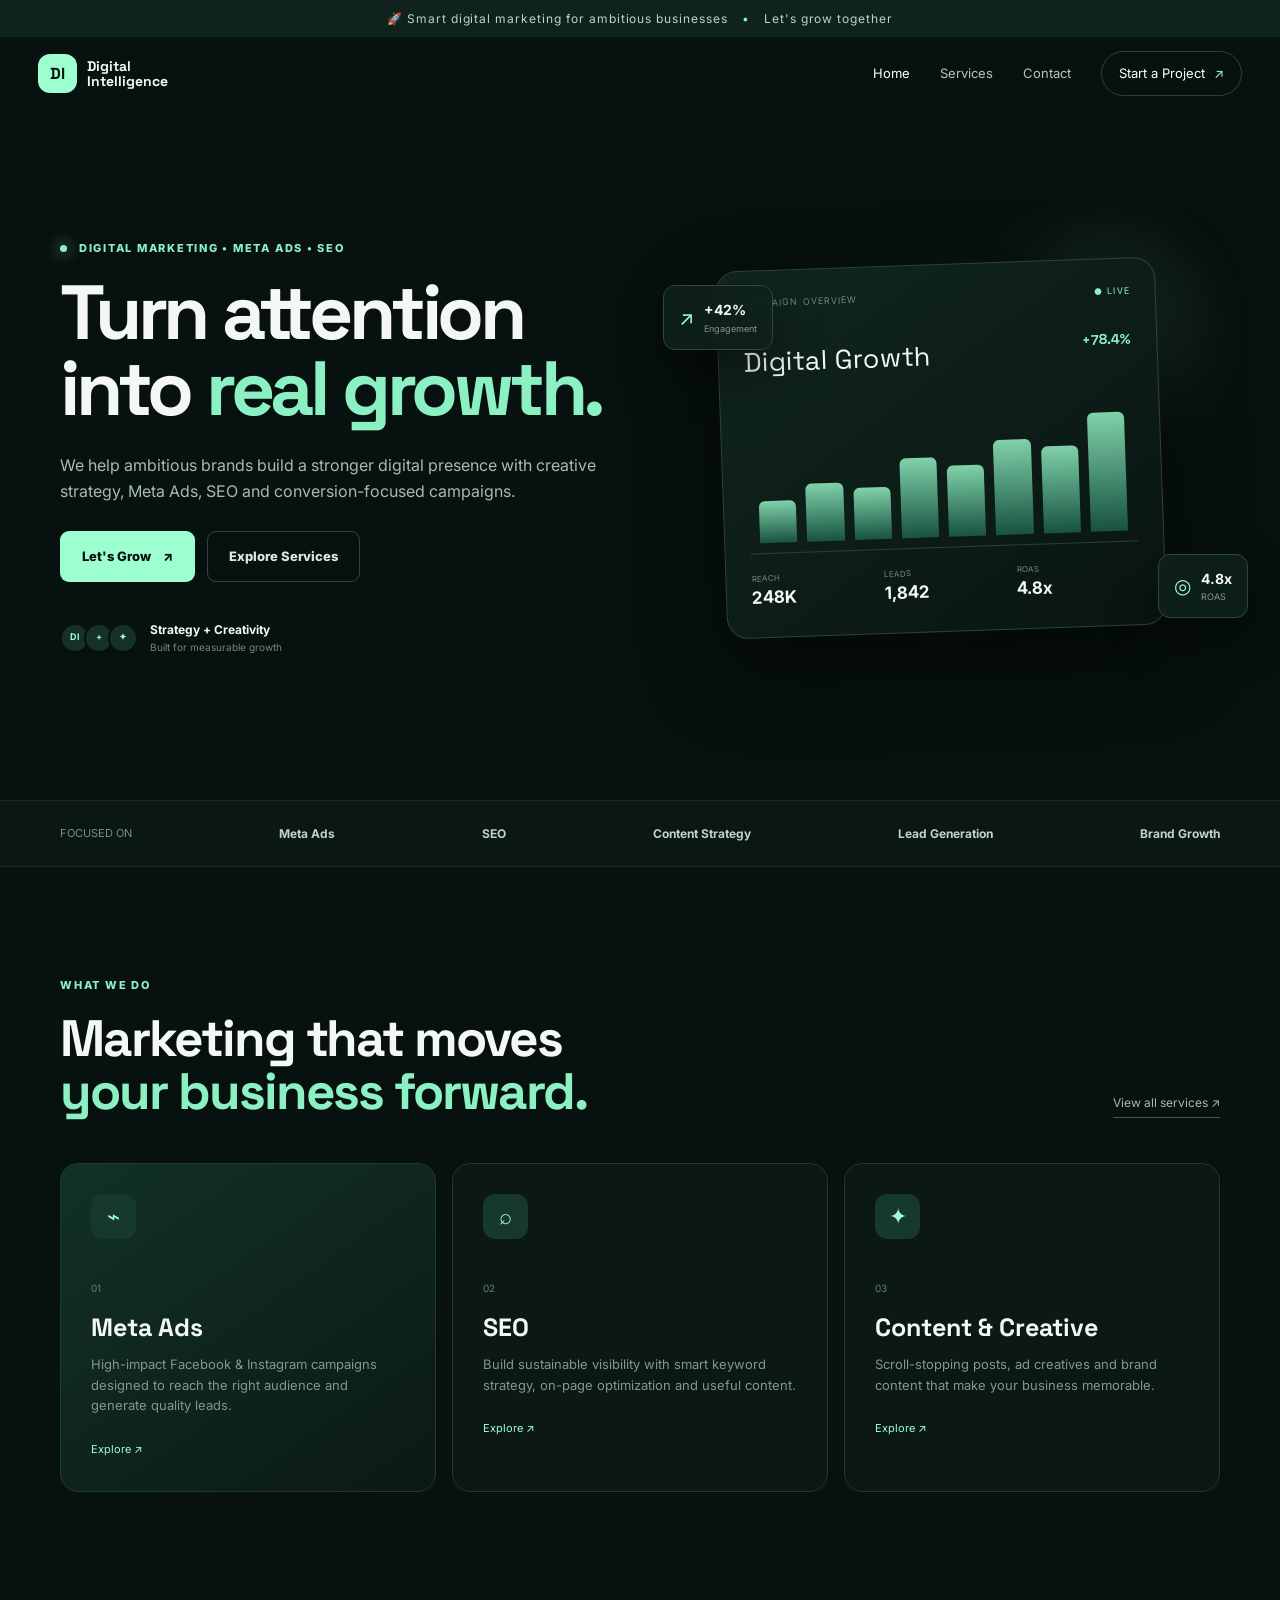
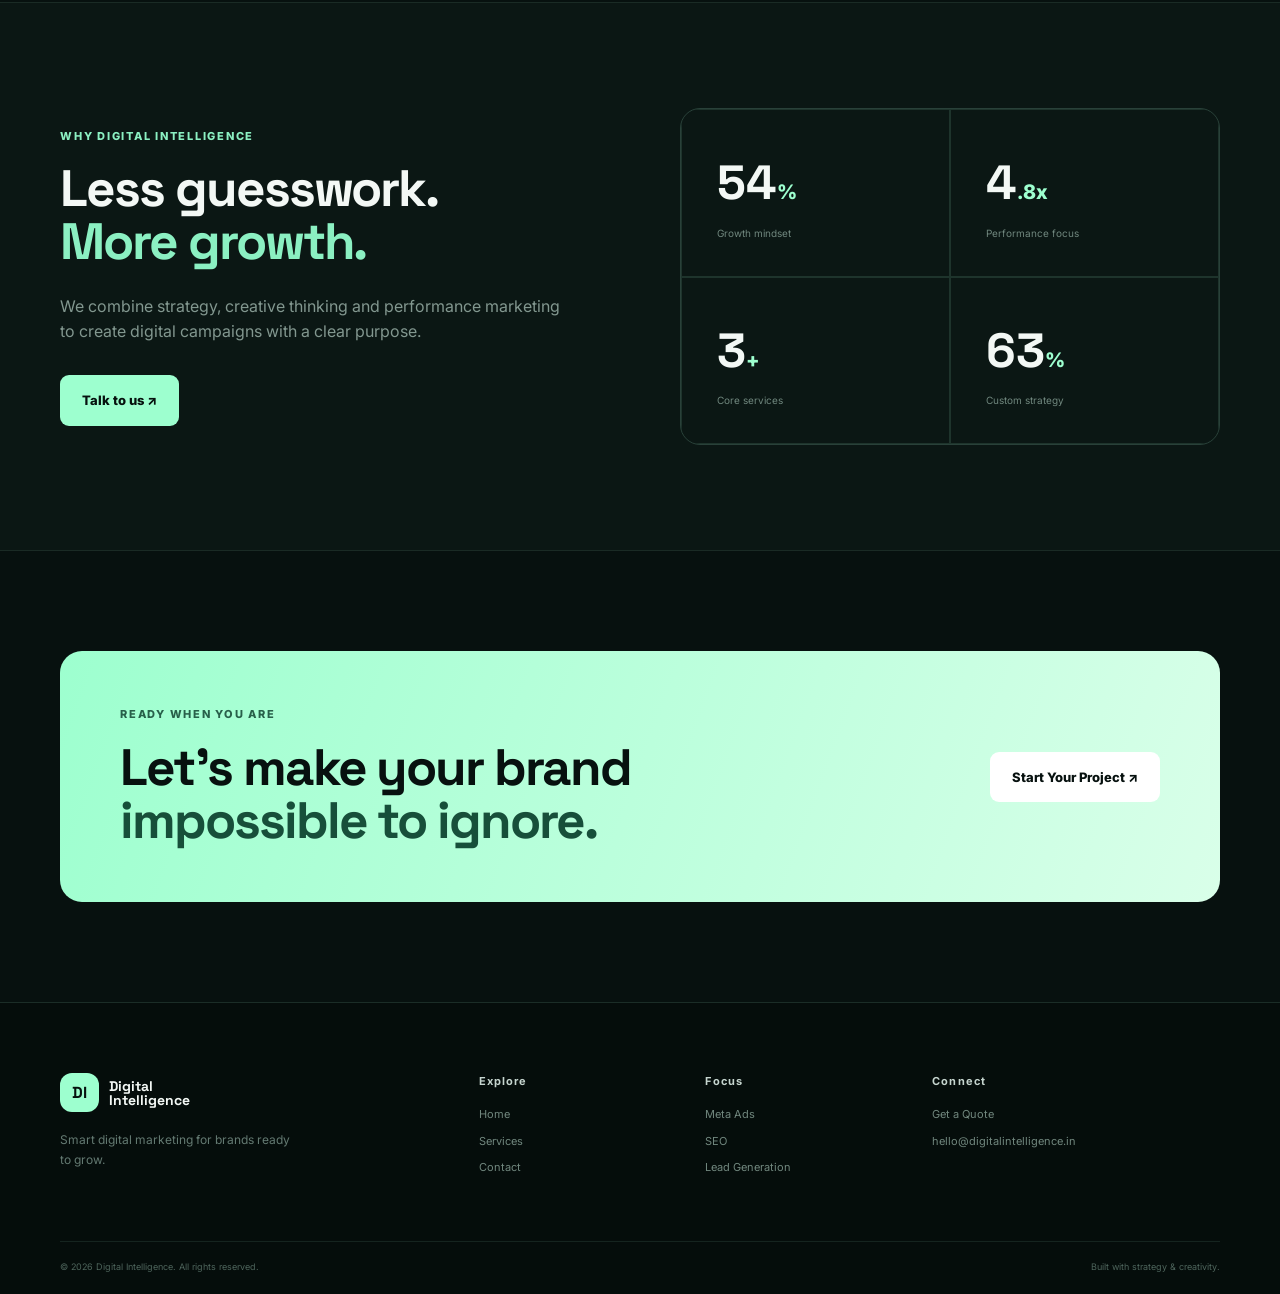
==== index.html @ d92f28e7 "Add files via upload" ====
<!DOCTYPE html>
<html lang="en">
<head>
  <meta charset="UTF-8">
  <meta name="viewport" content="width=device-width, initial-scale=1.0">
  <meta name="description" content="Digital Intelligence - Digital marketing, Meta Ads and SEO solutions for growing brands.">
  <title>Digital Intelligence | Digital Marketing Agency</title>
  <link rel="preconnect" href="https://fonts.googleapis.com">
  <link rel="preconnect" href="https://fonts.gstatic.com" crossorigin>
  <link href="https://fonts.googleapis.com/css2?family=Inter:wght@400;500;600;700;800&family=Space+Grotesk:wght@500;600;700&display=swap" rel="stylesheet">
  <link rel="stylesheet" href="style.css">
</head>
<body>
  <div class="announcement">🚀 Smart digital marketing for ambitious businesses <span>•</span> Let's grow together</div>

  <header class="site-header">
    <a class="logo" href="index.html"><span>DI</span><strong>Digital<br>Intelligence</strong></a>
    <button class="menu-toggle" aria-label="Open menu">☰</button>
    <nav class="nav">
      <a class="active" href="index.html">Home</a>
      <a href="services.html">Services</a>
      <a href="contact.html">Contact</a>
      <a class="nav-cta" href="contact.html">Start a Project <span>↗</span></a>
    </nav>
  </header>

  <main>
    <section class="hero container">
      <div class="hero-copy reveal">
        <div class="eyebrow"><i></i> DIGITAL MARKETING • META ADS • SEO</div>
        <h1>Turn attention into <span>real growth.</span></h1>
        <p>We help ambitious brands build a stronger digital presence with creative strategy, Meta Ads, SEO and conversion-focused campaigns.</p>
        <div class="hero-actions">
          <a class="btn btn-primary" href="contact.html">Let's Grow <span>↗</span></a>
          <a class="btn btn-ghost" href="services.html">Explore Services</a>
        </div>
        <div class="mini-proof">
          <div class="avatars"><b>DI</b><b>+</b><b>✦</b></div>
          <div><strong>Strategy + Creativity</strong><small>Built for measurable growth</small></div>
        </div>
      </div>

      <div class="hero-visual reveal">
        <div class="orb orb-one"></div><div class="orb orb-two"></div>
        <div class="dashboard">
          <div class="dash-top"><span>CAMPAIGN OVERVIEW</span><span class="live">● LIVE</span></div>
          <div class="dash-title">Digital Growth <strong>+78.4%</strong></div>
          <div class="chart">
            <div class="bar b1"></div><div class="bar b2"></div><div class="bar b3"></div>
            <div class="bar b4"></div><div class="bar b5"></div><div class="bar b6"></div>
            <div class="bar b7"></div><div class="bar b8"></div>
          </div>
          <div class="dash-stats">
            <div><small>REACH</small><b>248K</b></div>
            <div><small>LEADS</small><b>1,842</b></div>
            <div><small>ROAS</small><b>4.8x</b></div>
          </div>
        </div>
        <div class="floating-card fc-one"><span>↗</span><div><b>+42%</b><small>Engagement</small></div></div>
        <div class="floating-card fc-two"><span>◎</span><div><b>4.8x</b><small>ROAS</small></div></div>
      </div>
    </section>

    <section class="trust-strip">
      <div class="container trust-inner">
        <span>FOCUSED ON</span><b>Meta Ads</b><b>SEO</b><b>Content Strategy</b><b>Lead Generation</b><b>Brand Growth</b>
      </div>
    </section>

    <section class="section container">
      <div class="section-head reveal">
        <div><div class="eyebrow">WHAT WE DO</div><h2>Marketing that moves<br><span>your business forward.</span></h2></div>
        <a class="text-link" href="services.html">View all services ↗</a>
      </div>
      <div class="service-grid">
        <article class="service-card featured reveal"><div class="icon">⌁</div><span>01</span><h3>Meta Ads</h3><p>High-impact Facebook & Instagram campaigns designed to reach the right audience and generate quality leads.</p><a href="services.html">Explore ↗</a></article>
        <article class="service-card reveal"><div class="icon">⌕</div><span>02</span><h3>SEO</h3><p>Build sustainable visibility with smart keyword strategy, on-page optimization and useful content.</p><a href="services.html">Explore ↗</a></article>
        <article class="service-card reveal"><div class="icon">✦</div><span>03</span><h3>Content & Creative</h3><p>Scroll-stopping posts, ad creatives and brand content that make your business memorable.</p><a href="services.html">Explore ↗</a></article>
      </div>
    </section>

    <section class="growth-section">
      <div class="container growth-grid">
        <div class="growth-copy reveal"><div class="eyebrow">WHY DIGITAL INTELLIGENCE</div><h2>Less guesswork.<br><span>More growth.</span></h2><p>We combine strategy, creative thinking and performance marketing to create digital campaigns with a clear purpose.</p><a class="btn btn-primary" href="contact.html">Talk to us ↗</a></div>
        <div class="stats-grid reveal">
          <div class="stat"><strong data-count="78">0</strong><span>%</span><small>Growth mindset</small></div>
          <div class="stat"><strong data-count="4">0</strong><span>.8x</span><small>Performance focus</small></div>
          <div class="stat"><strong data-count="3">0</strong><span>+</span><small>Core services</small></div>
          <div class="stat"><strong data-count="100">0</strong><span>%</span><small>Custom strategy</small></div>
        </div>
      </div>
    </section>

    <section class="cta container reveal">
      <div><div class="eyebrow">READY WHEN YOU ARE</div><h2>Let's make your brand<br><span>impossible to ignore.</span></h2></div>
      <a class="btn btn-light" href="contact.html">Start Your Project ↗</a>
    </section>
  </main>

  <footer class="footer">
    <div class="container footer-grid">
      <div><a class="logo light" href="index.html"><span>DI</span><strong>Digital<br>Intelligence</strong></a><p>Smart digital marketing for brands ready to grow.</p></div>
      <div><h4>Explore</h4><a href="index.html">Home</a><a href="services.html">Services</a><a href="contact.html">Contact</a></div>
      <div><h4>Focus</h4><a href="services.html">Meta Ads</a><a href="services.html">SEO</a><a href="services.html">Lead Generation</a></div>
      <div><h4>Connect</h4><a href="contact.html">Get a Quote</a><a href="mailto:hello@digitalintelligence.in">hello@digitalintelligence.in</a></div>
    </div>
    <div class="container footer-bottom"><span>© 2026 Digital Intelligence. All rights reserved.</span><span>Built with strategy & creativity.</span></div>
  </footer>
  <script src="script.js"></script>
</body>
</html>
---- style.css ----
*{box-sizing:border-box;margin:0;padding:0}html{scroll-behavior:smooth}body{font-family:Inter,Arial,sans-serif;background:#07110f;color:#f3f8f5;line-height:1.6;overflow-x:hidden}a{text-decoration:none;color:inherit}.container{width:min(1160px,92%);margin:auto}.announcement{font-size:12px;letter-spacing:.08em;text-align:center;padding:9px;background:#10221e;color:#b9d4c9}.announcement span{margin:0 10px;color:#7dffc5}.site-header{width:min(1240px,94%);margin:14px auto;display:flex;align-items:center;justify-content:space-between;position:relative;z-index:10}.logo{display:flex;align-items:center;gap:10px}.logo>span{width:39px;height:39px;border-radius:12px;display:grid;place-items:center;background:#9dffcf;color:#06110e;font-family:"Space Grotesk";font-weight:800}.logo strong{font-family:"Space Grotesk";font-size:14px;line-height:1.02}.nav{display:flex;align-items:center;gap:30px;font-size:13px;color:#b5c8c0}.nav a:hover,.nav .active{color:#fff}.nav-cta{padding:11px 17px;border:1px solid #2c423a;border-radius:30px;color:#fff!important}.nav-cta span{color:#9dffcf;margin-left:5px}.menu-toggle{display:none;background:none;border:0;color:#fff;font-size:24px}.hero{min-height:690px;display:grid;grid-template-columns:1fr 1fr;align-items:center;gap:45px;padding:75px 0 90px}.eyebrow{font-size:11px;font-weight:800;letter-spacing:.16em;color:#8bf0c2;margin-bottom:18px}.eyebrow i{display:inline-block;width:7px;height:7px;border-radius:50%;background:#8bf0c2;margin-right:8px;box-shadow:0 0 15px #8bf0c2}.hero h1,.page-hero h1,.contact-hero h1{font-family:"Space Grotesk";font-size:clamp(48px,6vw,78px);line-height:.98;letter-spacing:-.055em;max-width:700px}.hero h1 span,.page-hero h1 span,.contact-hero h1 span,h2 span{color:#8bf0c2}.hero-copy>p{color:#a6bbb3;max-width:550px;font-size:16px;margin:27px 0}.hero-actions{display:flex;gap:12px;flex-wrap:wrap}.btn{display:inline-flex;align-items:center;gap:12px;padding:14px 21px;border-radius:9px;font-size:13px;font-weight:800;transition:.25s;border:1px solid transparent}.btn:hover{transform:translateY(-3px)}.btn-primary{background:#9dffcf;color:#06110e}.btn-ghost{border-color:#30463e;color:#d9e7e1}.btn-light{background:#fff;color:#07110f}.mini-proof{display:flex;align-items:center;gap:12px;margin-top:38px}.avatars{display:flex}.avatars b{width:30px;height:30px;border-radius:50%;display:grid;place-items:center;background:#16302a;border:2px solid #07110f;font-size:9px;color:#9dffcf;margin-left:-6px}.avatars b:first-child{margin-left:0}.mini-proof strong,.mini-proof small{display:block}.mini-proof strong{font-size:12px}.mini-proof small{color:#71877e;font-size:10px}.hero-visual{height:450px;position:relative;display:grid;place-items:center}.orb{position:absolute;border-radius:50%;filter:blur(35px)}.orb-one{width:270px;height:270px;background:#16513d;opacity:.65}.orb-two{width:170px;height:170px;background:#9dffcf;opacity:.1;right:5%;top:4%}.dashboard{position:relative;width:min(440px,100%);padding:25px;border:1px solid #2b443b;background:linear-gradient(145deg,#11251f,#091511);border-radius:22px;box-shadow:0 30px 80px #0008;transform:rotate(-2deg)}.dash-top{display:flex;justify-content:space-between;color:#6e8980;font-size:9px;letter-spacing:.12em}.live{color:#8bf0c2}.dash-title{font-family:"Space Grotesk";font-size:27px;margin:30px 0 20px}.dash-title strong{float:right;color:#8bf0c2;font-size:14px}.chart{height:150px;display:flex;align-items:end;gap:10px;padding:10px;border-bottom:1px solid #284139}.bar{flex:1;border-radius:6px 6px 0 0;background:linear-gradient(#9dffcf,#1b614b);opacity:.8}.b1{height:32%}.b2{height:45%}.b3{height:40%}.b4{height:62%}.b5{height:55%}.b6{height:73%}.b7{height:67%}.b8{height:92%}.dash-stats{display:grid;grid-template-columns:repeat(3,1fr);gap:10px;margin-top:18px}.dash-stats small,.dash-stats b{display:block}.dash-stats small{font-size:8px;color:#70877e}.dash-stats b{font-size:17px}.floating-card{position:absolute;padding:13px 15px;display:flex;align-items:center;gap:10px;border:1px solid #2e493f;background:#10211cdd;backdrop-filter:blur(10px);border-radius:12px;box-shadow:0 20px 50px #0006}.floating-card span{color:#9dffcf;font-size:20px}.floating-card b,.floating-card small{display:block}.floating-card b{font-size:14px}.floating-card small{font-size:9px;color:#829990}.fc-one{top:14%;left:0}.fc-two{bottom:12%;right:-5%}.trust-strip{border-block:1px solid #182a25;background:#0a1714}.trust-inner{display:flex;justify-content:space-between;align-items:center;gap:25px;flex-wrap:wrap;padding:23px 0;color:#759087;font-size:11px}.trust-inner b{color:#c1d2cb;font-size:12px}.section{padding:110px 0}.section-head{display:flex;justify-content:space-between;align-items:end;margin-bottom:45px}.section-head h2,.growth-copy h2,.cta h2,.faq h2{font-family:"Space Grotesk";font-size:clamp(36px,4vw,56px);line-height:1.03;letter-spacing:-.04em}.text-link{font-size:12px;color:#a7bbb3;border-bottom:1px solid #40554e;padding-bottom:5px}.service-grid{display:grid;grid-template-columns:repeat(3,1fr);gap:16px}.service-card{border:1px solid #21372f;border-radius:18px;padding:30px;min-height:310px;background:#0b1815;transition:.3s}.service-card:hover{transform:translateY(-7px);border-color:#4b6e60}.service-card.featured{background:linear-gradient(145deg,#123128,#0b1915)}.service-card .icon{width:45px;height:45px;border-radius:12px;display:grid;place-items:center;background:#17382e;color:#9dffcf;font-size:22px;margin-bottom:35px}.service-card>span{font-size:10px;color:#647c72}.service-card h3{font-family:"Space Grotesk";font-size:25px;margin:7px 0}.service-card p{color:#82978f;font-size:13px}.service-card a{display:inline-block;margin-top:25px;color:#9dffcf;font-size:11px}.growth-section{background:#0b1714;border-block:1px solid #1a2b25}.growth-grid{display:grid;grid-template-columns:1fr 1fr;gap:80px;padding:105px 0;align-items:center}.growth-copy p{color:#82978f;max-width:500px;margin:25px 0 30px}.stats-grid{display:grid;grid-template-columns:1fr 1fr;border:1px solid #294139;border-radius:20px;overflow:hidden}.stat{padding:35px;border:1px solid #1e342c}.stat strong{font-family:"Space Grotesk";font-size:48px}.stat span{color:#9dffcf;font-size:20px;font-weight:800}.stat small{display:block;color:#70877e;font-size:10px;margin-top:3px}.cta{margin-top:100px;margin-bottom:100px;padding:55px 60px;border-radius:22px;background:linear-gradient(110deg,#9dffcf,#d9ffe9);color:#07110f;display:flex;align-items:center;justify-content:space-between;gap:30px}.cta .eyebrow{color:#28604a}.cta h2 span{color:#174f3a}.footer{border-top:1px solid #1b2d27;padding:70px 0 20px;background:#050d0b}.footer-grid{display:grid;grid-template-columns:2fr 1fr 1fr 1.5fr;gap:35px}.footer p{color:#647a72;font-size:12px;max-width:240px;margin-top:18px}.footer h4{font-size:11px;color:#c6d5cf;margin-bottom:15px;letter-spacing:.1em}.footer-grid>div:not(:first-child) a{display:block;color:#71877e;font-size:11px;margin:9px 0}.footer-grid>div:not(:first-child) a:hover{color:#9dffcf}.footer-bottom{display:flex;justify-content:space-between;border-top:1px solid #15241f;margin-top:55px;padding-top:18px;color:#4e655c;font-size:9px}.page-hero{padding:110px 0 85px}.page-hero p{max-width:650px;color:#81968e;margin-top:25px;font-size:16px}.services-full{padding-bottom:100px}.big-service{display:grid;grid-template-columns:55px 80px 1fr 40px;gap:20px;align-items:start;border-top:1px solid #20352e;padding:45px 10px;transition:.25s}.big-service:hover{background:#0b1915;border-radius:16px}.service-number{font-size:10px;color:#71877e}.big-icon{font-size:32px;color:#9dffcf}.big-service h2{font-family:"Space Grotesk";font-size:34px}.big-service p{color:#81958d;max-width:650px;margin:12px 0 17px;font-size:13px}.big-service ul{display:flex;gap:15px;flex-wrap:wrap;list-style:none}.big-service li{font-size:10px;color:#9fb1aa;border:1px solid #293e36;border-radius:30px;padding:6px 10px}.service-arrow{font-size:22px;color:#8bf0c2}.process-section{background:#0b1714;border-block:1px solid #1a2b25;padding:100px 0}.process-grid{display:grid;grid-template-columns:repeat(4,1fr);margin-top:50px}.process{padding:25px;border-left:1px solid #294139}.process b{color:#8bf0c2;font-size:11px}.process h3{font-family:"Space Grotesk";margin:15px 0 8px}.process p{color:#71877e;font-size:12px}.contact-hero{display:grid;grid-template-columns:1fr 300px;align-items:center;padding:110px 0 80px}.contact-hero p{color:#81968e;max-width:550px;margin-top:25px}.contact-orbit{width:230px;height:230px;border-radius:50%;border:1px dashed #49665a;display:grid;place-items:center;font:700 58px "Space Grotesk";color:#9dffcf;box-shadow:inset 0 0 60px #173d30}.contact-orbit span{font-size:20px}.contact-wrap{display:grid;grid-template-columns:.85fr 1.15fr;gap:80px;padding-bottom:110px}.info-card{display:flex;gap:15px;padding:20px 0;border-bottom:1px solid #1f332c}.info-card>span{font-size:20px;color:#9dffcf}.info-card small{font-size:8px;letter-spacing:.12em;color:#6f867c;display:block}.info-card a,.info-card p{font-size:12px;color:#c0d0ca}.contact-note{margin-top:30px;padding:25px;border:1px solid #253a32;border-radius:14px;background:#0b1915}.contact-note strong{font-family:"Space Grotesk"}.contact-note p{font-size:12px;color:#71877e;margin-top:7px}.contact-form{background:#0b1915;border:1px solid #253a32;border-radius:18px;padding:35px}.contact-form label{display:block;font-size:10px;color:#9aada6;margin-bottom:20px}.contact-form input,.contact-form select,.contact-form textarea{display:block;width:100%;margin-top:8px;border:1px solid #294139;background:#07110f;color:#fff;border-radius:8px;padding:13px;font:12px Inter;outline:none}.contact-form input:focus,.contact-form select:focus,.contact-form textarea:focus{border-color:#8bf0c2}.contact-form .btn{cursor:pointer;width:100%;justify-content:center}.form-status{text-align:center;color:#8bf0c2;font-size:11px;margin-top:12px;min-height:18px}.faq{padding-bottom:110px}.faq h2{margin-bottom:35px}.faq-item{border-top:1px solid #24382f}.faq-item button{width:100%;background:none;border:0;color:#e9f2ee;text-align:left;padding:21px 5px;font:600 14px Inter;display:flex;justify-content:space-between;cursor:pointer}.faq-item button span{color:#8bf0c2;font-size:20px}.faq-item p{display:none;color:#748b82;font-size:12px;padding:0 30px 20px 5px}.faq-item.open p{display:block}.faq-item.open button span{transform:rotate(45deg)}.reveal{opacity:0;transform:translateY(25px);transition:opacity .7s ease,transform .7s ease}.reveal.visible{opacity:1;transform:none}@media(max-width:800px){.nav{display:none;position:absolute;top:55px;right:0;left:0;background:#0a1714;border:1px solid #294139;border-radius:14px;padding:15px;flex-direction:column;align-items:stretch}.nav.open{display:flex}.nav-cta{text-align:center}.menu-toggle{display:block}.hero,.growth-grid,.contact-wrap,.contact-hero{grid-template-columns:1fr}.hero{padding-top:60px}.hero-visual{height:390px}.fc-one{left:-5px}.fc-two{right:-5px}.service-grid{grid-template-columns:1fr}.section-head{align-items:start;gap:25px;flex-direction:column}.trust-inner{justify-content:center}.big-service{grid-template-columns:35px 50px 1fr}.service-arrow{display:none}.process-grid{grid-template-columns:1fr 1fr}.cta{padding:40px 30px;flex-direction:column;align-items:flex-start}.footer-grid{grid-template-columns:1fr 1fr}.contact-orbit{margin-top:40px}.page-hero{padding-top:70px}}@media(max-width:480px){.hero h1,.page-hero h1,.contact-hero h1{font-size:45px}.hero-visual{height:330px}.dashboard{padding:18px}.dash-title{font-size:21px}.floating-card{padding:9px}.fc-one{top:3%}.fc-two{bottom:3%}.growth-grid{gap:40px}.stats-grid{grid-template-columns:1fr 1fr}.stat{padding:22px}.stat strong{font-size:35px}.footer-grid{grid-template-columns:1fr}.footer-bottom{flex-direction:column;gap:8px}.process-grid{grid-template-columns:1fr}.big-service{grid-template-columns:1fr}.big-icon{order:-1}.contact-form{padding:22px}}
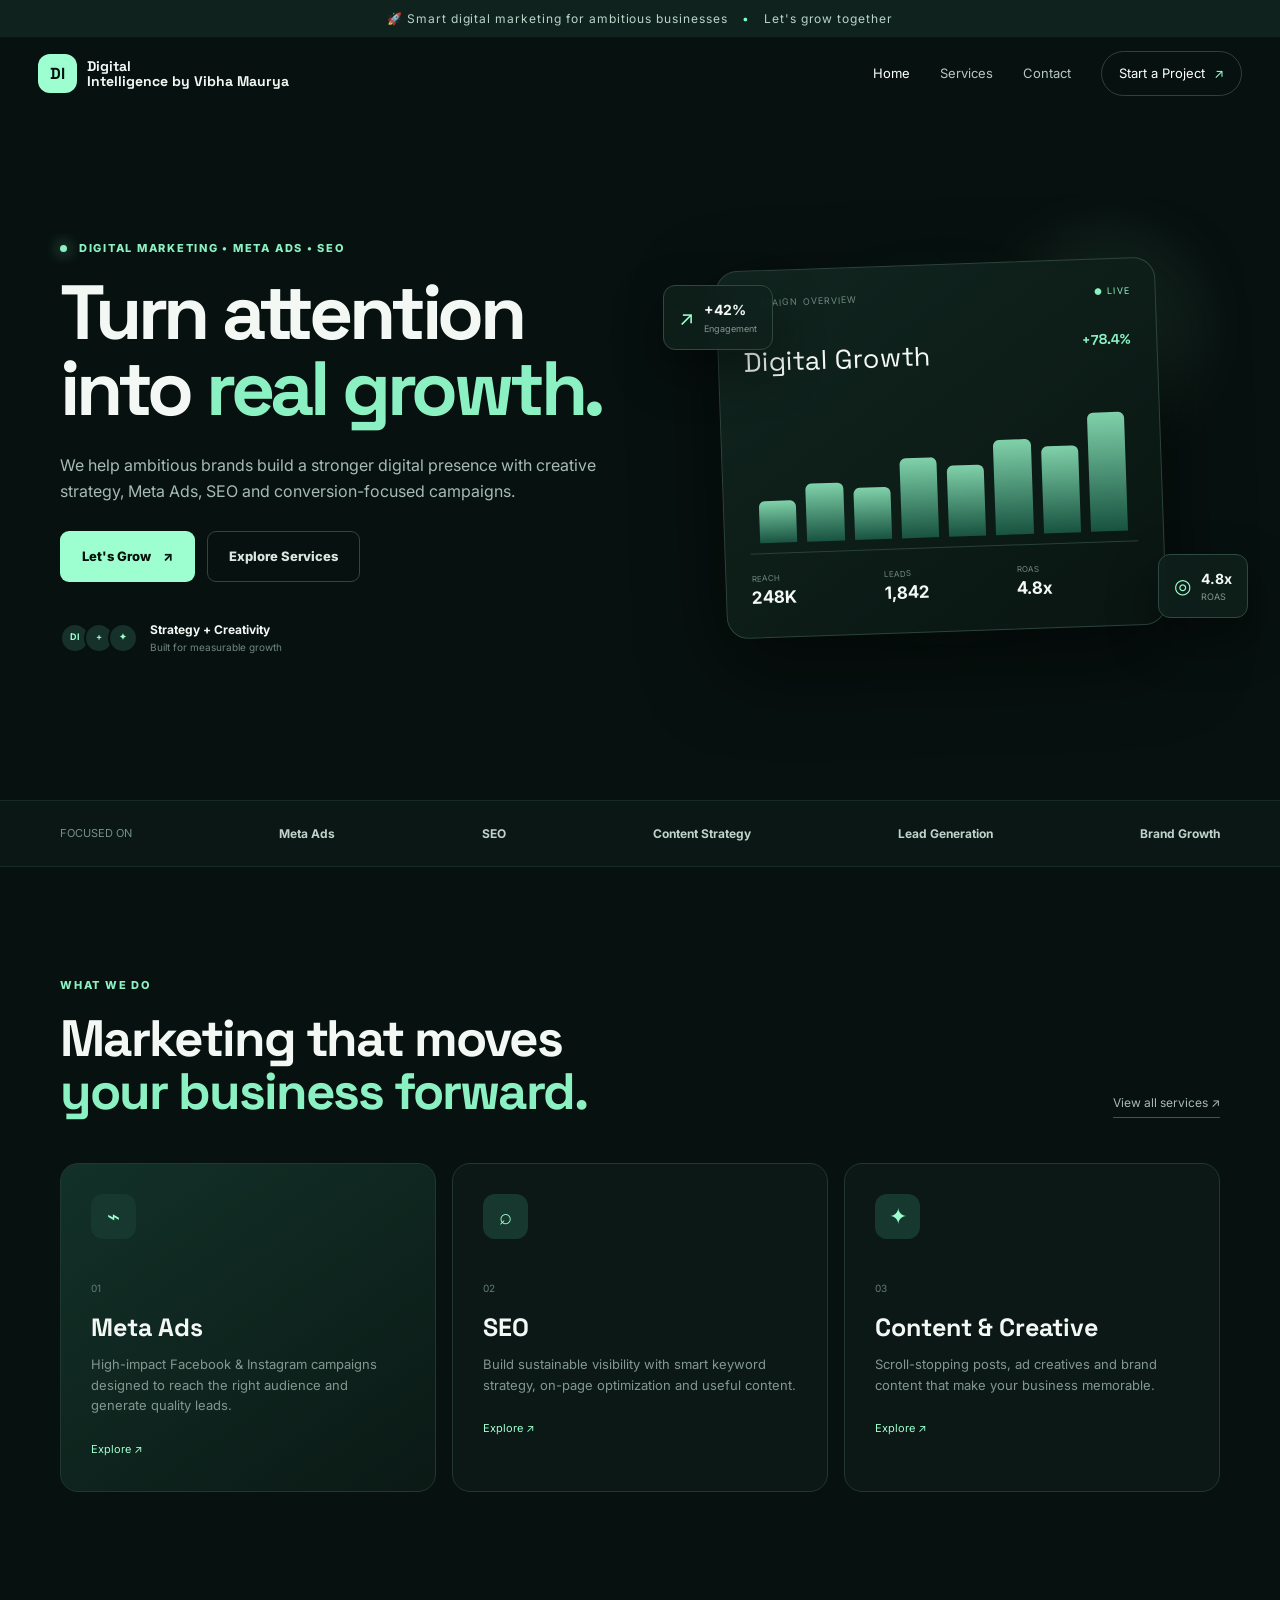
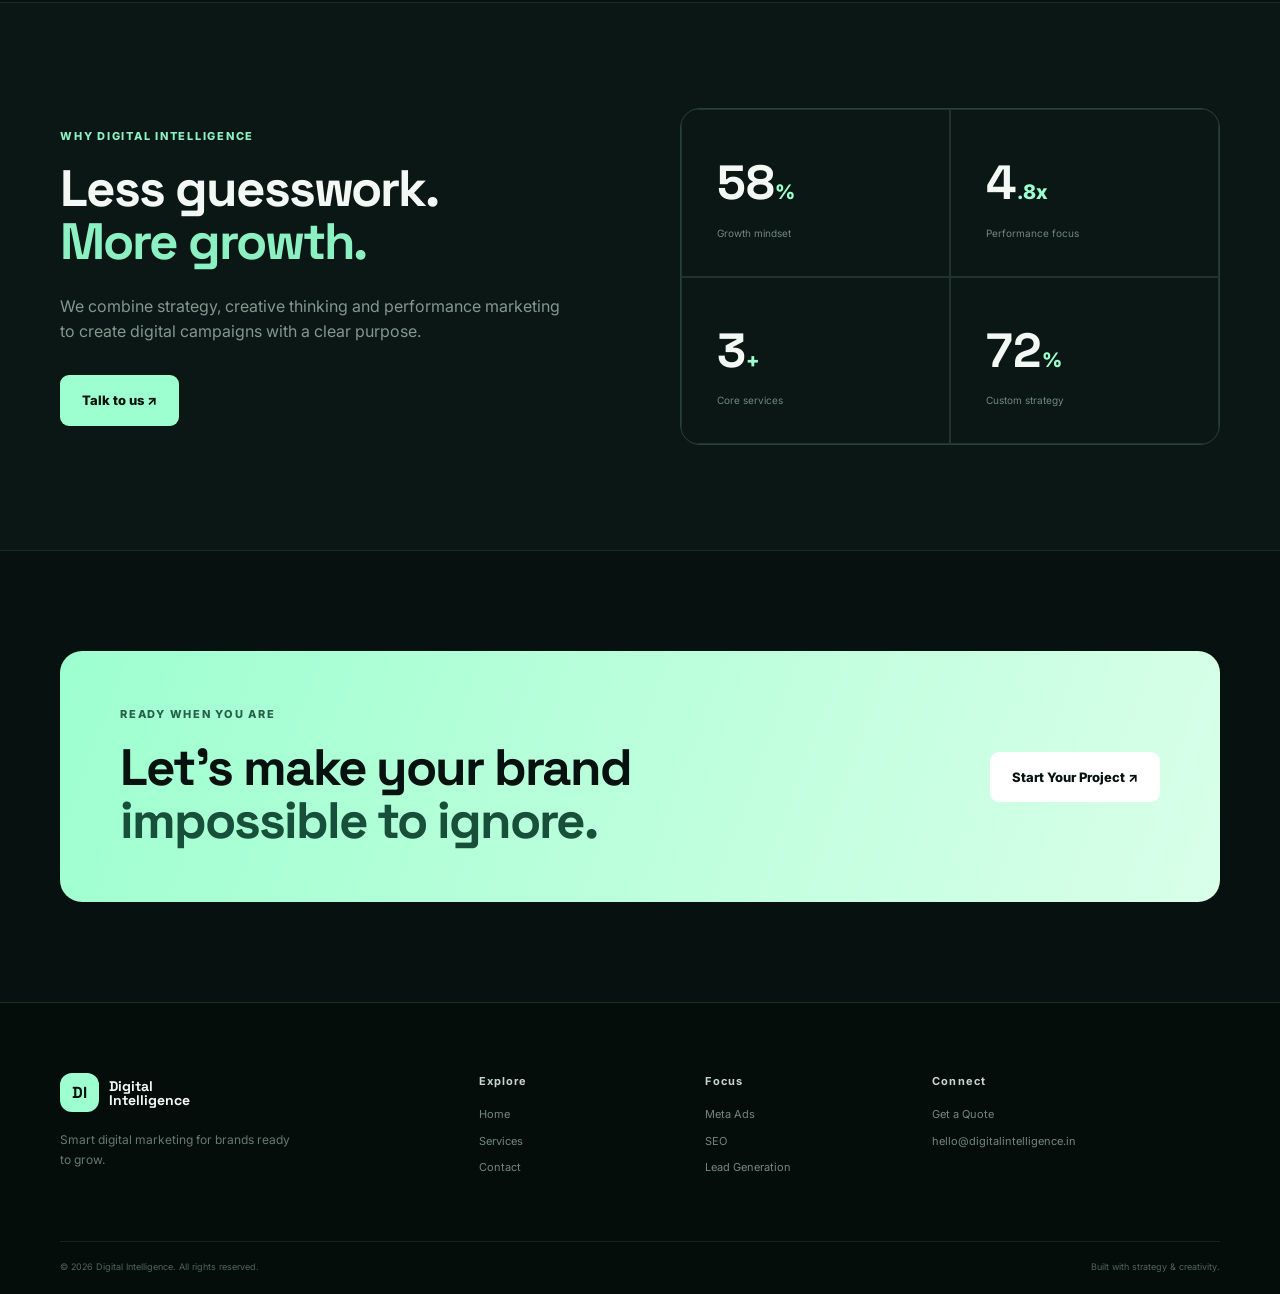
==== commit 67399e7a: "Update logo text to include author name" ====
--- a/index.html
+++ b/index.html
@@ -14,7 +14,7 @@
   <div class="announcement">🚀 Smart digital marketing for ambitious businesses <span>•</span> Let's grow together</div>
 
   <header class="site-header">
-    <a class="logo" href="index.html"><span>DI</span><strong>Digital<br>Intelligence</strong></a>
+    <a class="logo" href="index.html"><span>DI</span><strong>Digital<br>Intelligence by Vibha Maurya</strong></a>
     <button class="menu-toggle" aria-label="Open menu">☰</button>
     <nav class="nav">
       <a class="active" href="index.html">Home</a>
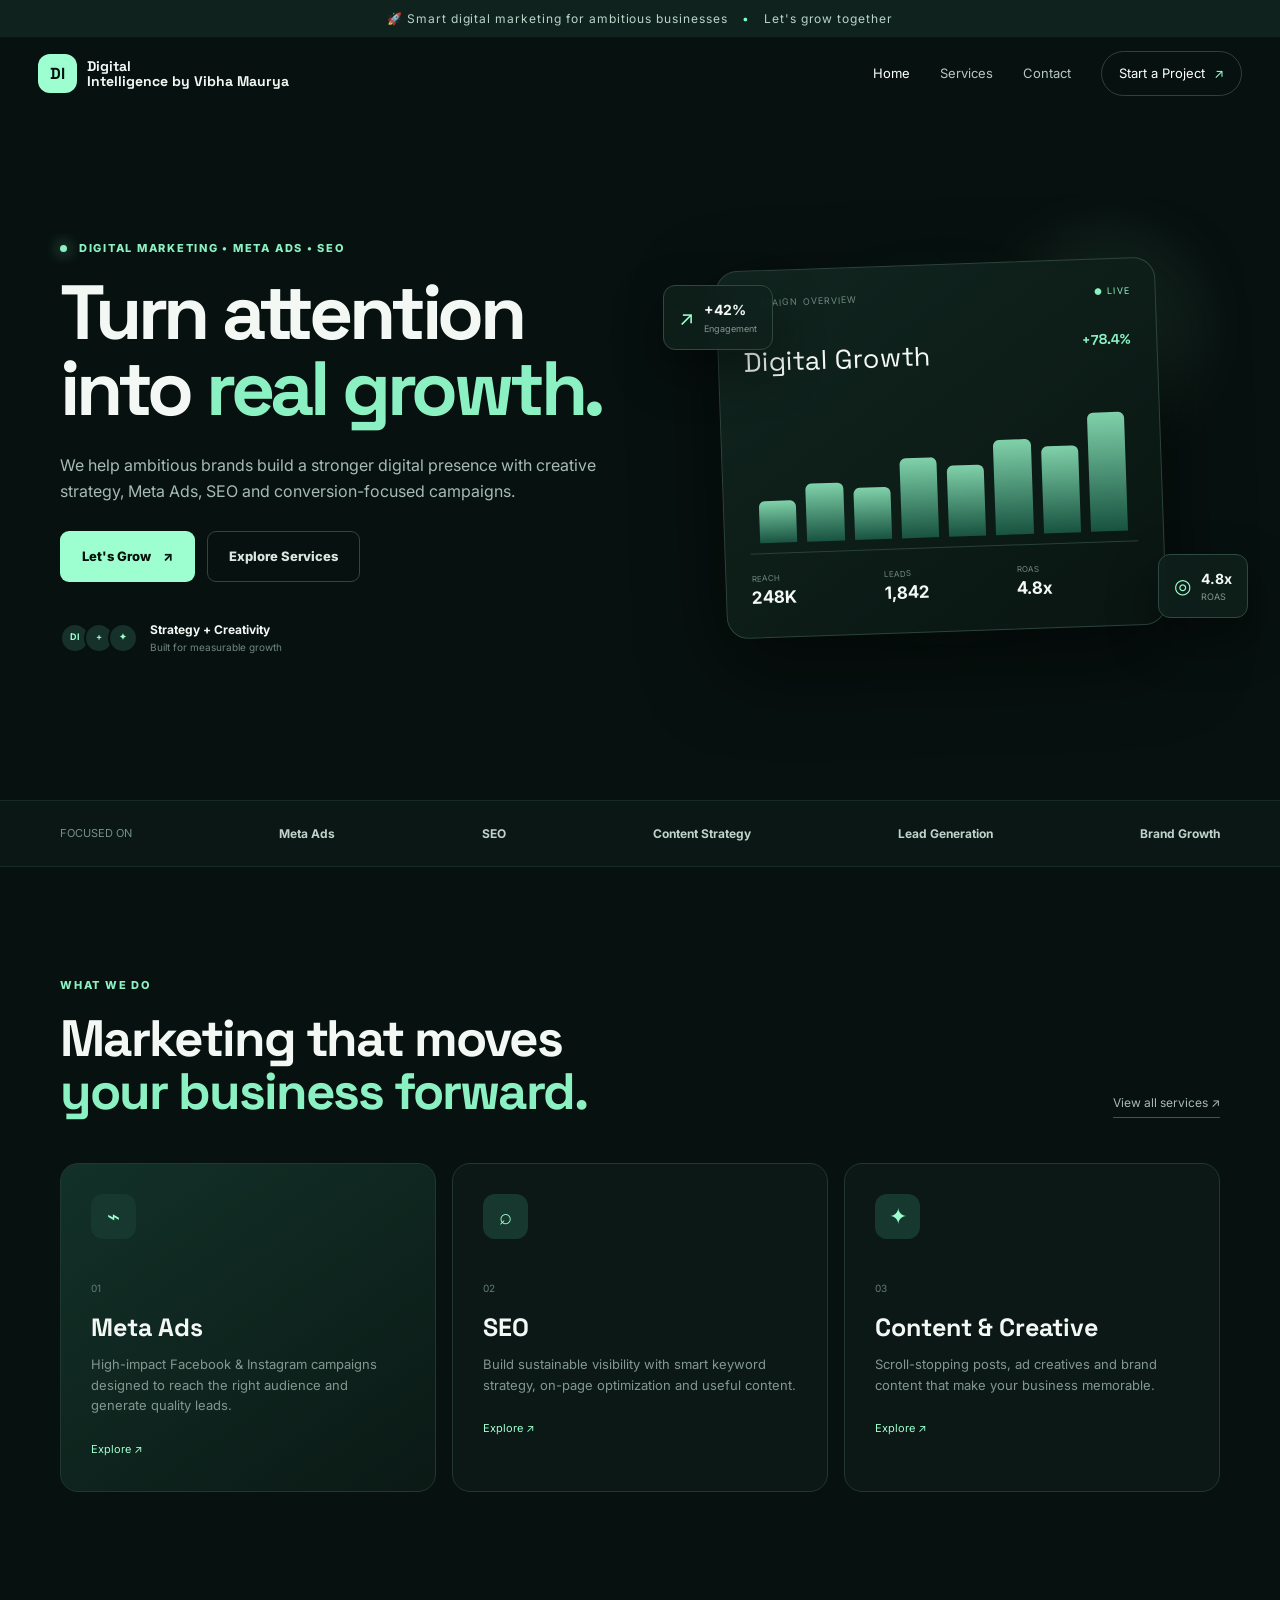
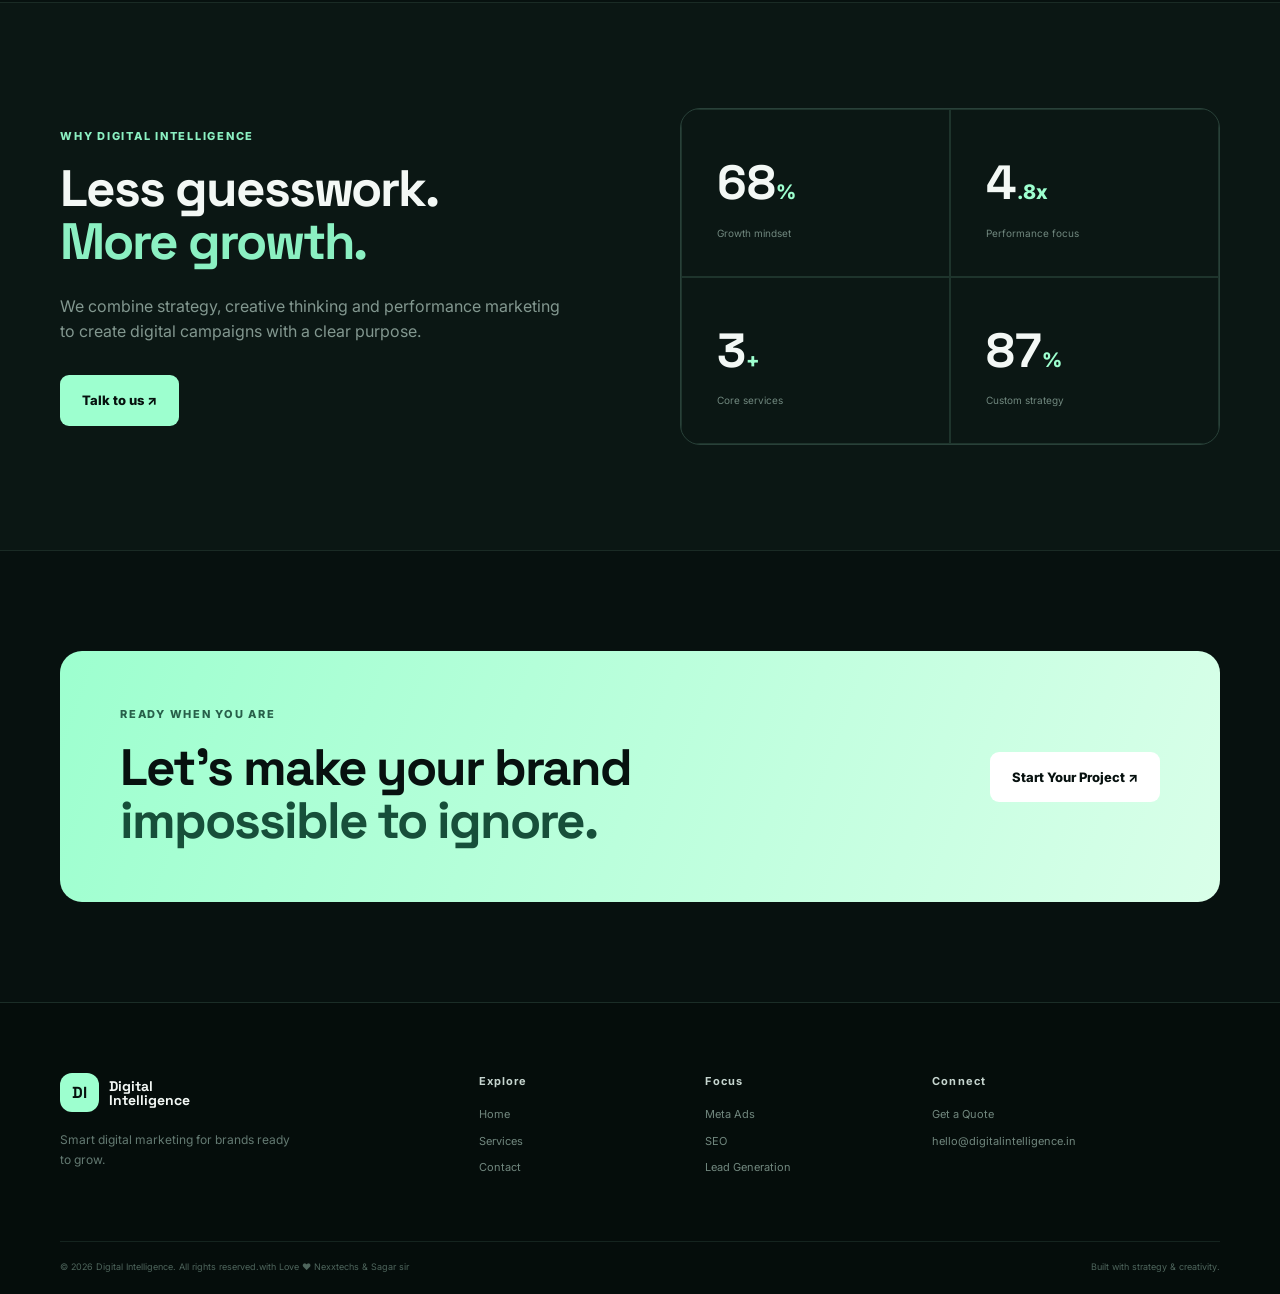
==== commit 48489758: "Update footer text with new attribution" ====
--- a/index.html
+++ b/index.html
@@ -104,7 +104,7 @@
       <div><h4>Focus</h4><a href="services.html">Meta Ads</a><a href="services.html">SEO</a><a href="services.html">Lead Generation</a></div>
       <div><h4>Connect</h4><a href="contact.html">Get a Quote</a><a href="mailto:hello@digitalintelligence.in">hello@digitalintelligence.in</a></div>
     </div>
-    <div class="container footer-bottom"><span>© 2026 Digital Intelligence. All rights reserved.</span><span>Built with strategy & creativity.</span></div>
+    <div class="container footer-bottom"><span>© 2026 Digital Intelligence. All rights reserved.with Love ❤️ Nexxtechs & Sagar sir</span><span>Built with strategy & creativity.</span></div>
   </footer>
   <script src="script.js"></script>
 </body>
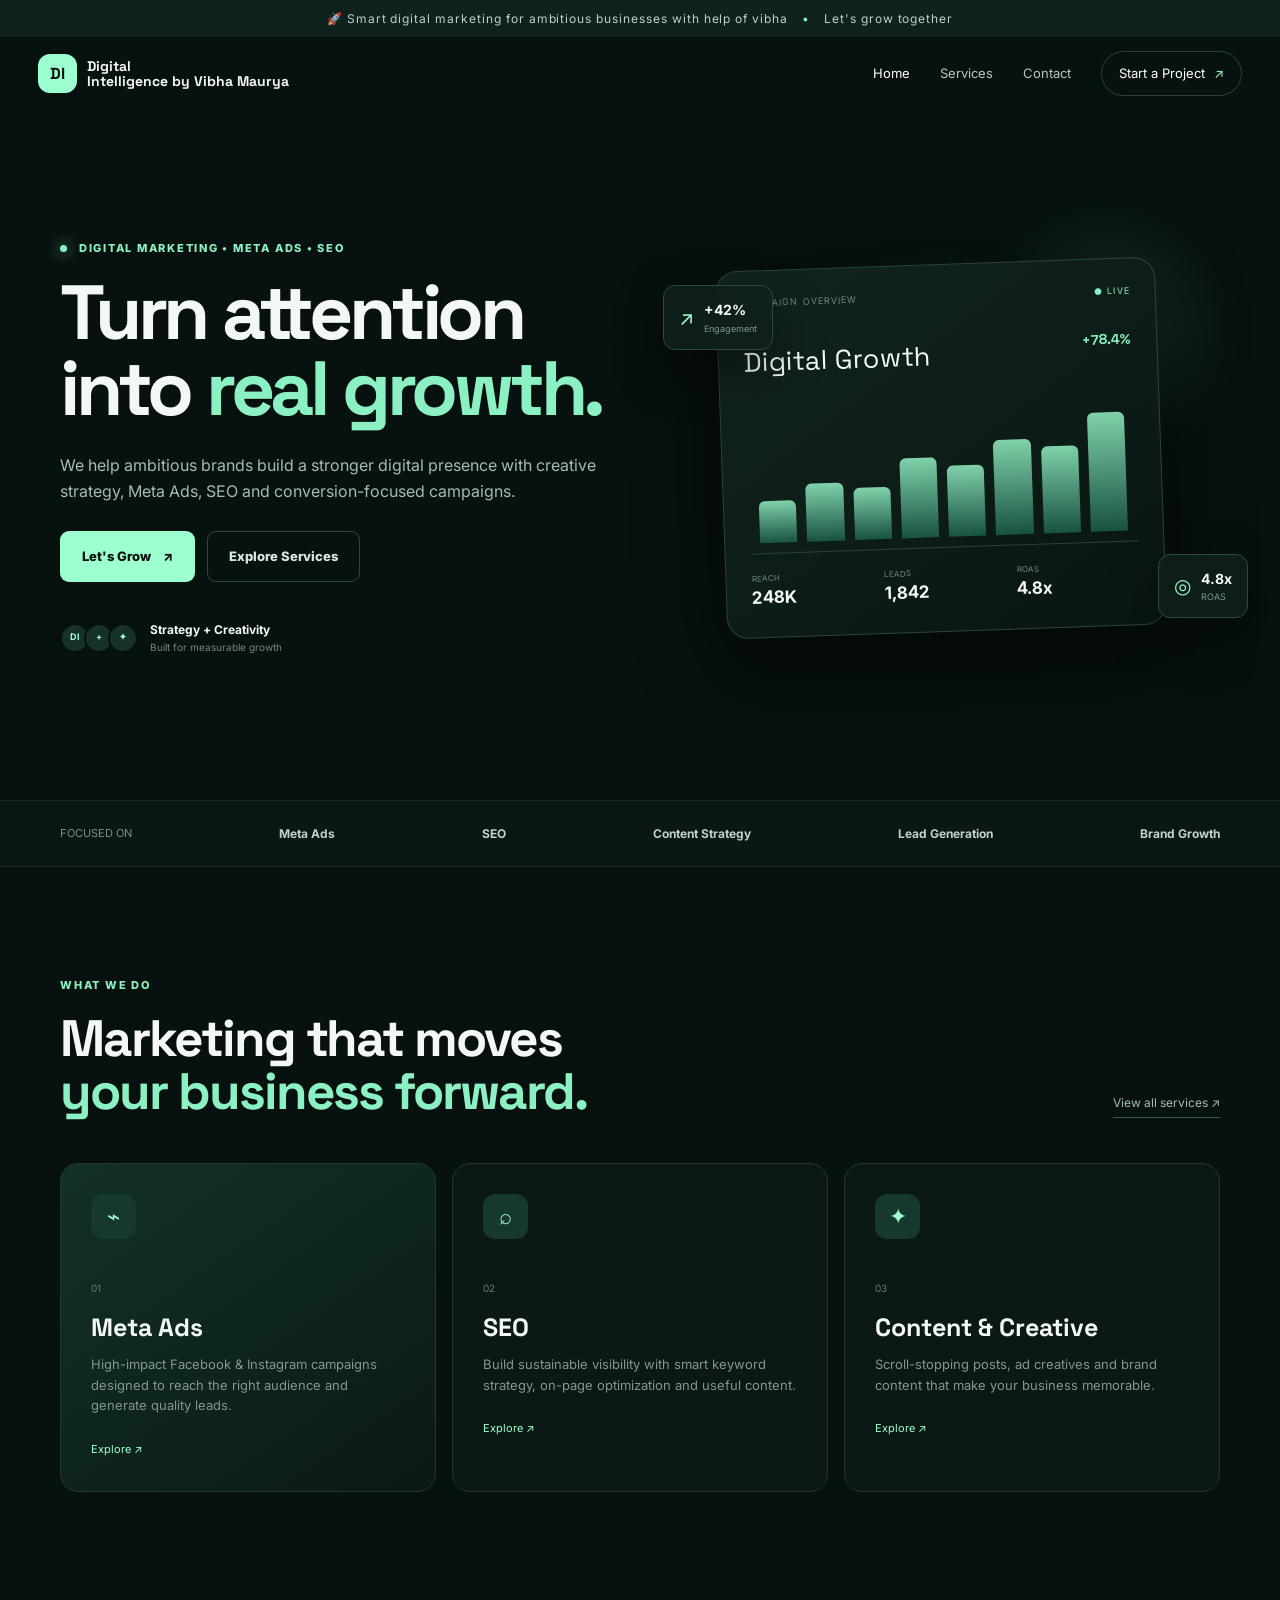
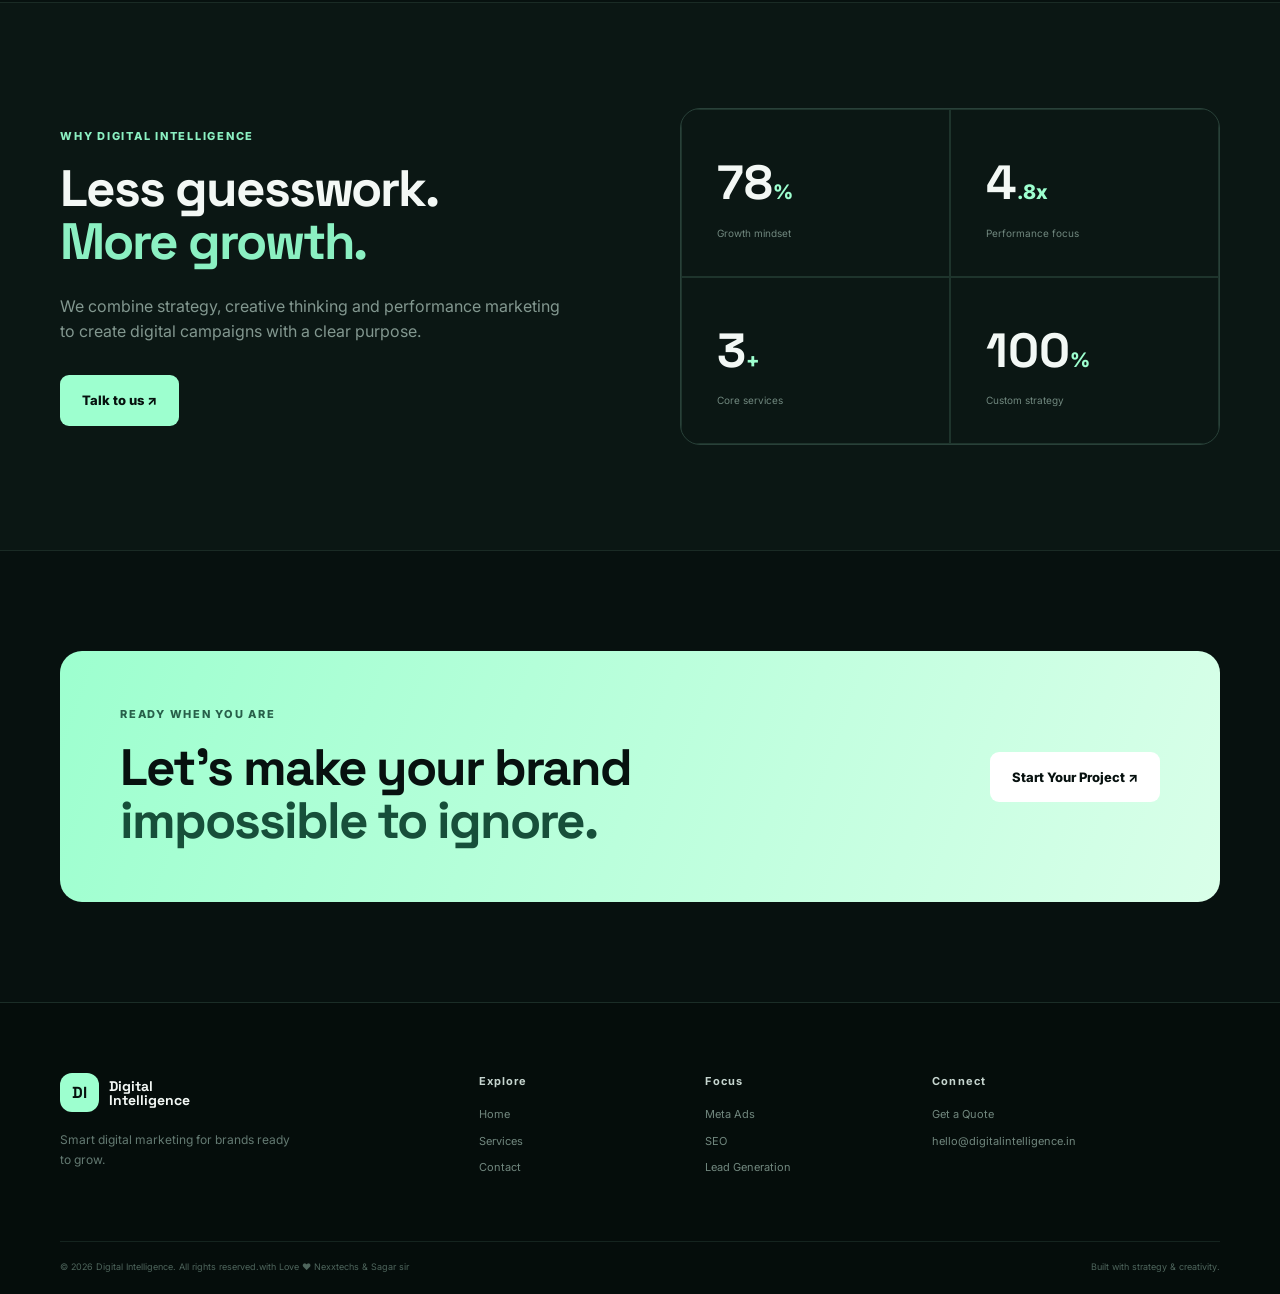
==== commit a4406bb3: "Update announcement text to include 'with help of vibha'" ====
--- a/index.html
+++ b/index.html
@@ -11,7 +11,7 @@
   <link rel="stylesheet" href="style.css">
 </head>
 <body>
-  <div class="announcement">🚀 Smart digital marketing for ambitious businesses <span>•</span> Let's grow together</div>
+  <div class="announcement">🚀 Smart digital marketing for ambitious businesses with help of vibha <span>•</span> Let's grow together</div>
 
   <header class="site-header">
     <a class="logo" href="index.html"><span>DI</span><strong>Digital<br>Intelligence by Vibha Maurya</strong></a>
